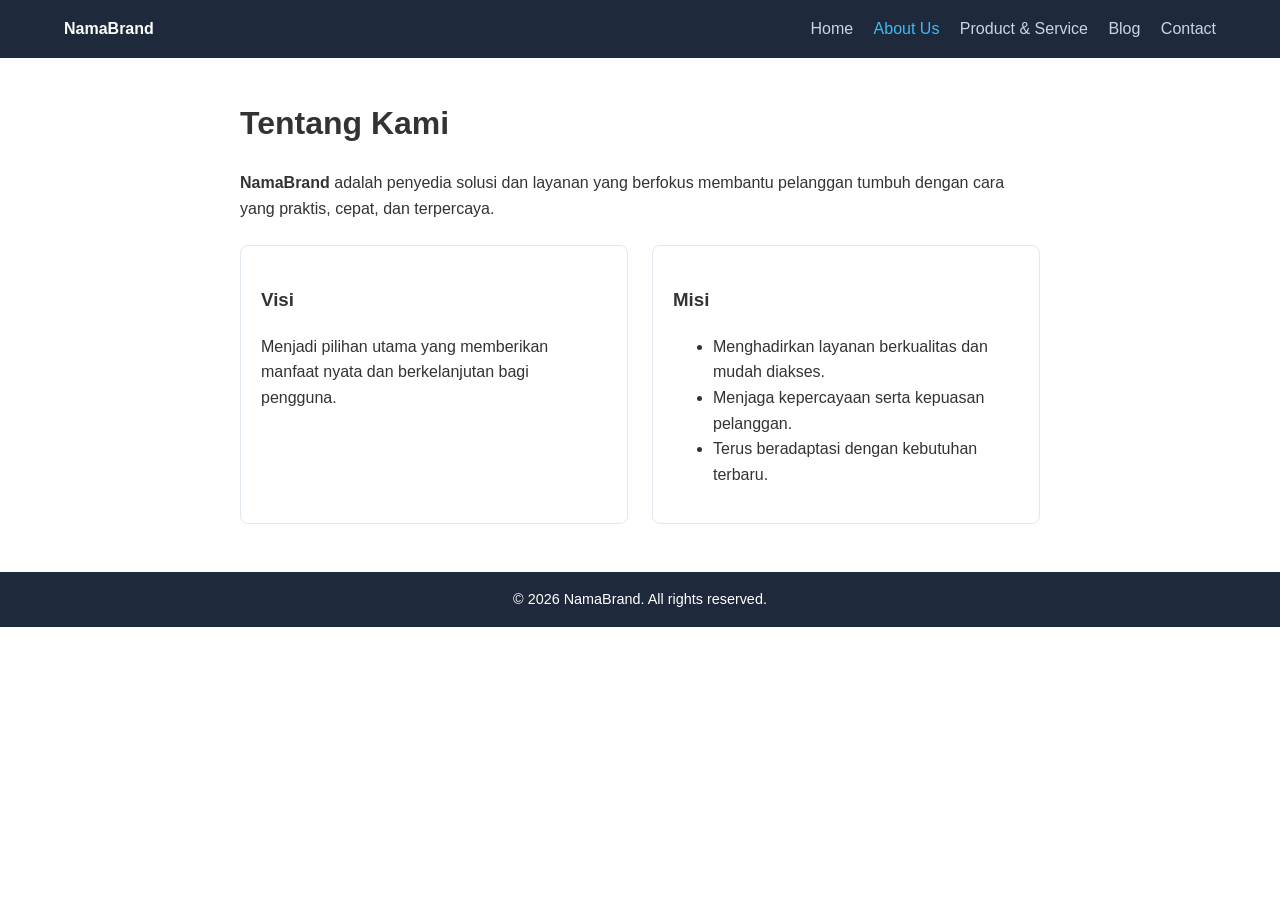
==== about-us.html @ ecaa7d6f "Update about-us.html" ====
<!DOCTYPE html>
<html lang="id">
<head>
    <meta charset="UTF-8">
    <meta name="viewport" content="width=device-width, initial-scale=1.0">
    <title>About Us - NamaBrand</title>
    <style>
        body { font-family: Arial, sans-serif; margin: 0; line-height: 1.6; color: #333; }
        header, footer { background: #1e293b; color: #fff; padding: 1rem 5%; }
        header { display: flex; justify-content: space-between; align-items: center; }
        nav a { color: #cbd5e1; text-decoration: none; margin-left: 1rem; }
        nav a.active, nav a:hover { color: #38bdf8; }
        .container { max-width: 800px; margin: 2.5rem auto; padding: 0 1.25rem; }
        .grid { display: grid; grid-template-columns: 1fr 1fr; gap: 1.5rem; margin-top: 1.5rem; }
        .box { border: 1px solid #e2e8f0; border-radius: 8px; padding: 1.25rem; }
        footer { text-align: center; margin-top: 3rem; font-size: 0.9rem; }
        @media (max-width: 600px) { .grid { grid-template-columns: 1fr; } }
    </style>
</head>
<body>

    <header>
        <strong>NamaBrand</strong>
        <nav>
            <a href="index.html">Home</a>
            <a href="about-us.html" class="active">About Us</a>
            <a href="product-and-service.html">Product & Service</a>
            <a href="blog.html">Blog</a>
            <a href="contact.html">Contact</a>
        </nav>
    </header>

    <main class="container">
        <h1>Tentang Kami</h1>
        <p>
            <strong>NamaBrand</strong> adalah penyedia solusi dan layanan yang berfokus membantu pelanggan tumbuh dengan cara yang praktis, cepat, dan terpercaya.
        </p>

        <div class="grid">
            <div class="box">
                <h3>Visi</h3>
                <p>Menjadi pilihan utama yang memberikan manfaat nyata dan berkelanjutan bagi pengguna.</p>
            </div>
            <div class="box">
                <h3>Misi</h3>
                <ul>
                    <li>Menghadirkan layanan berkualitas dan mudah diakses.</li>
                    <li>Menjaga kepercayaan serta kepuasan pelanggan.</li>
                    <li>Terus beradaptasi dengan kebutuhan terbaru.</li>
                </ul>
            </div>
        </div>
    </main>

    <footer>
        &copy; 2026 NamaBrand. All rights reserved.
    </footer>

</body>
</html>
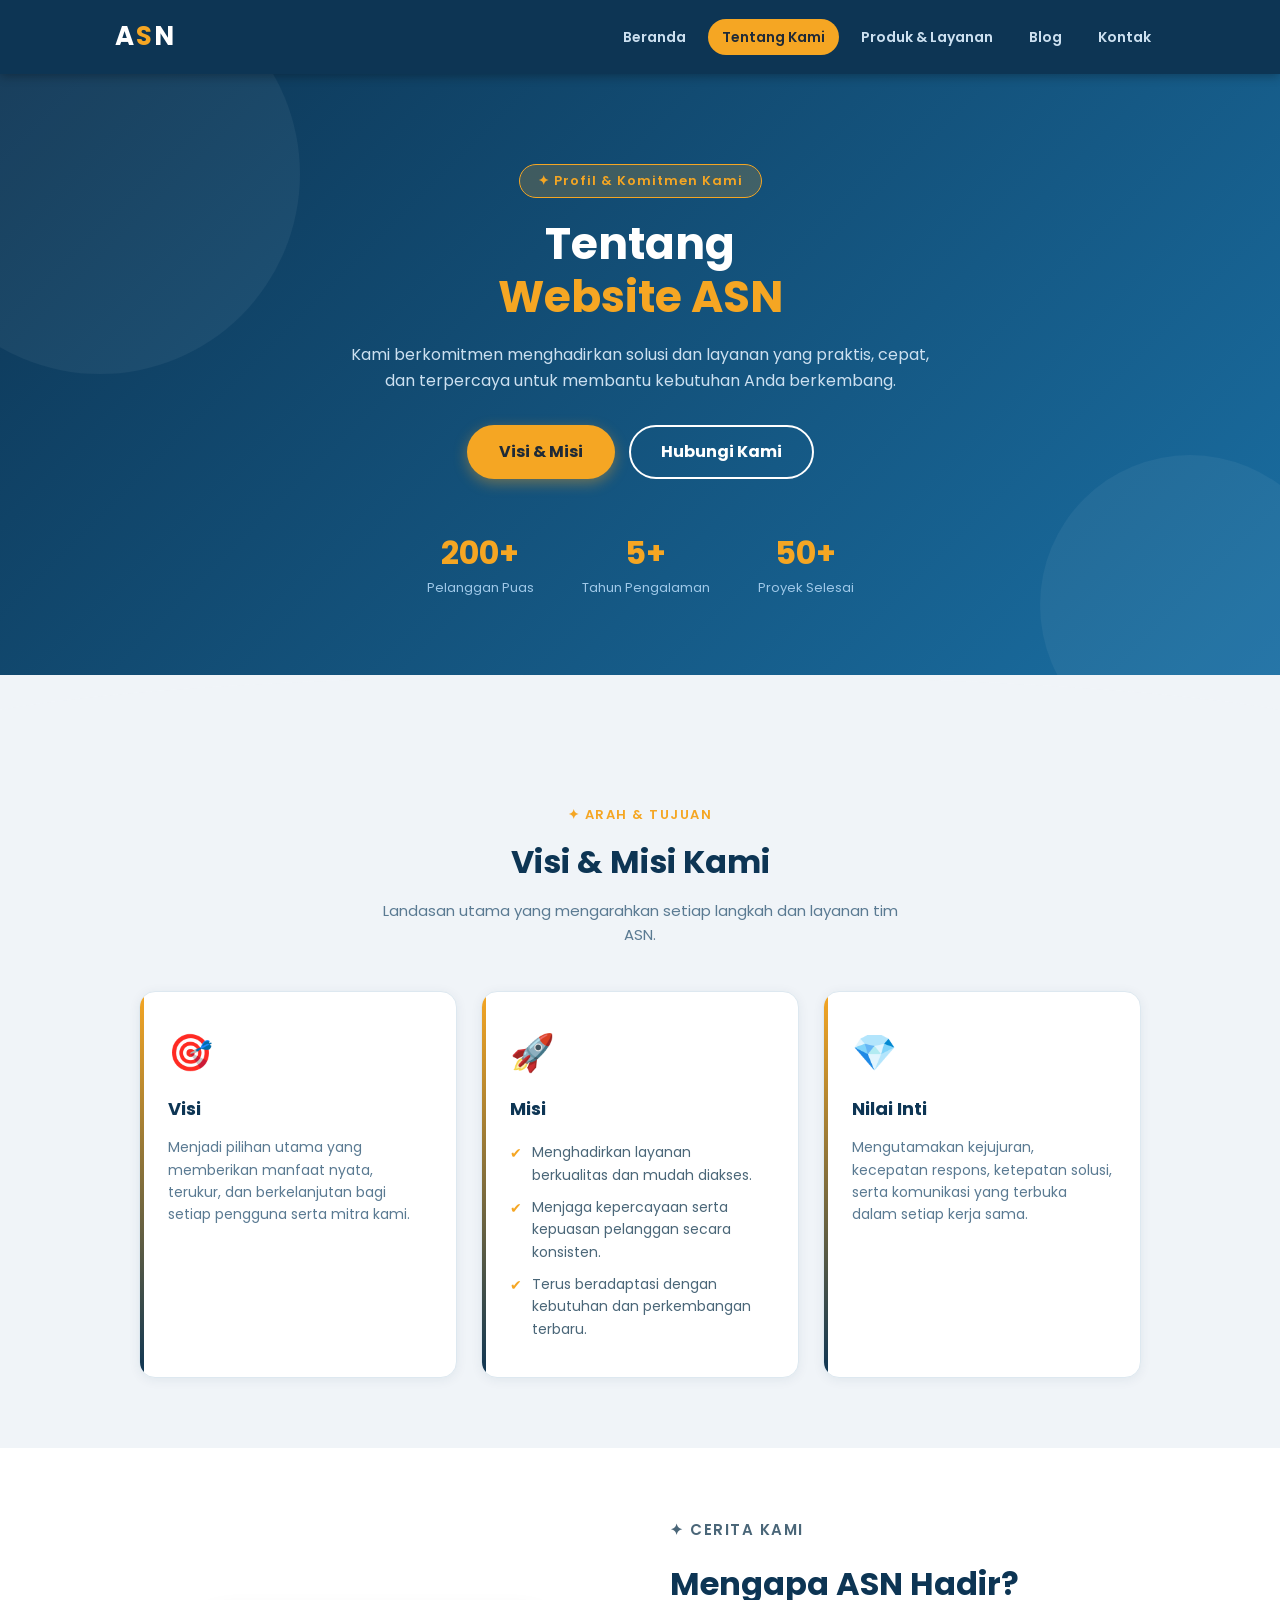
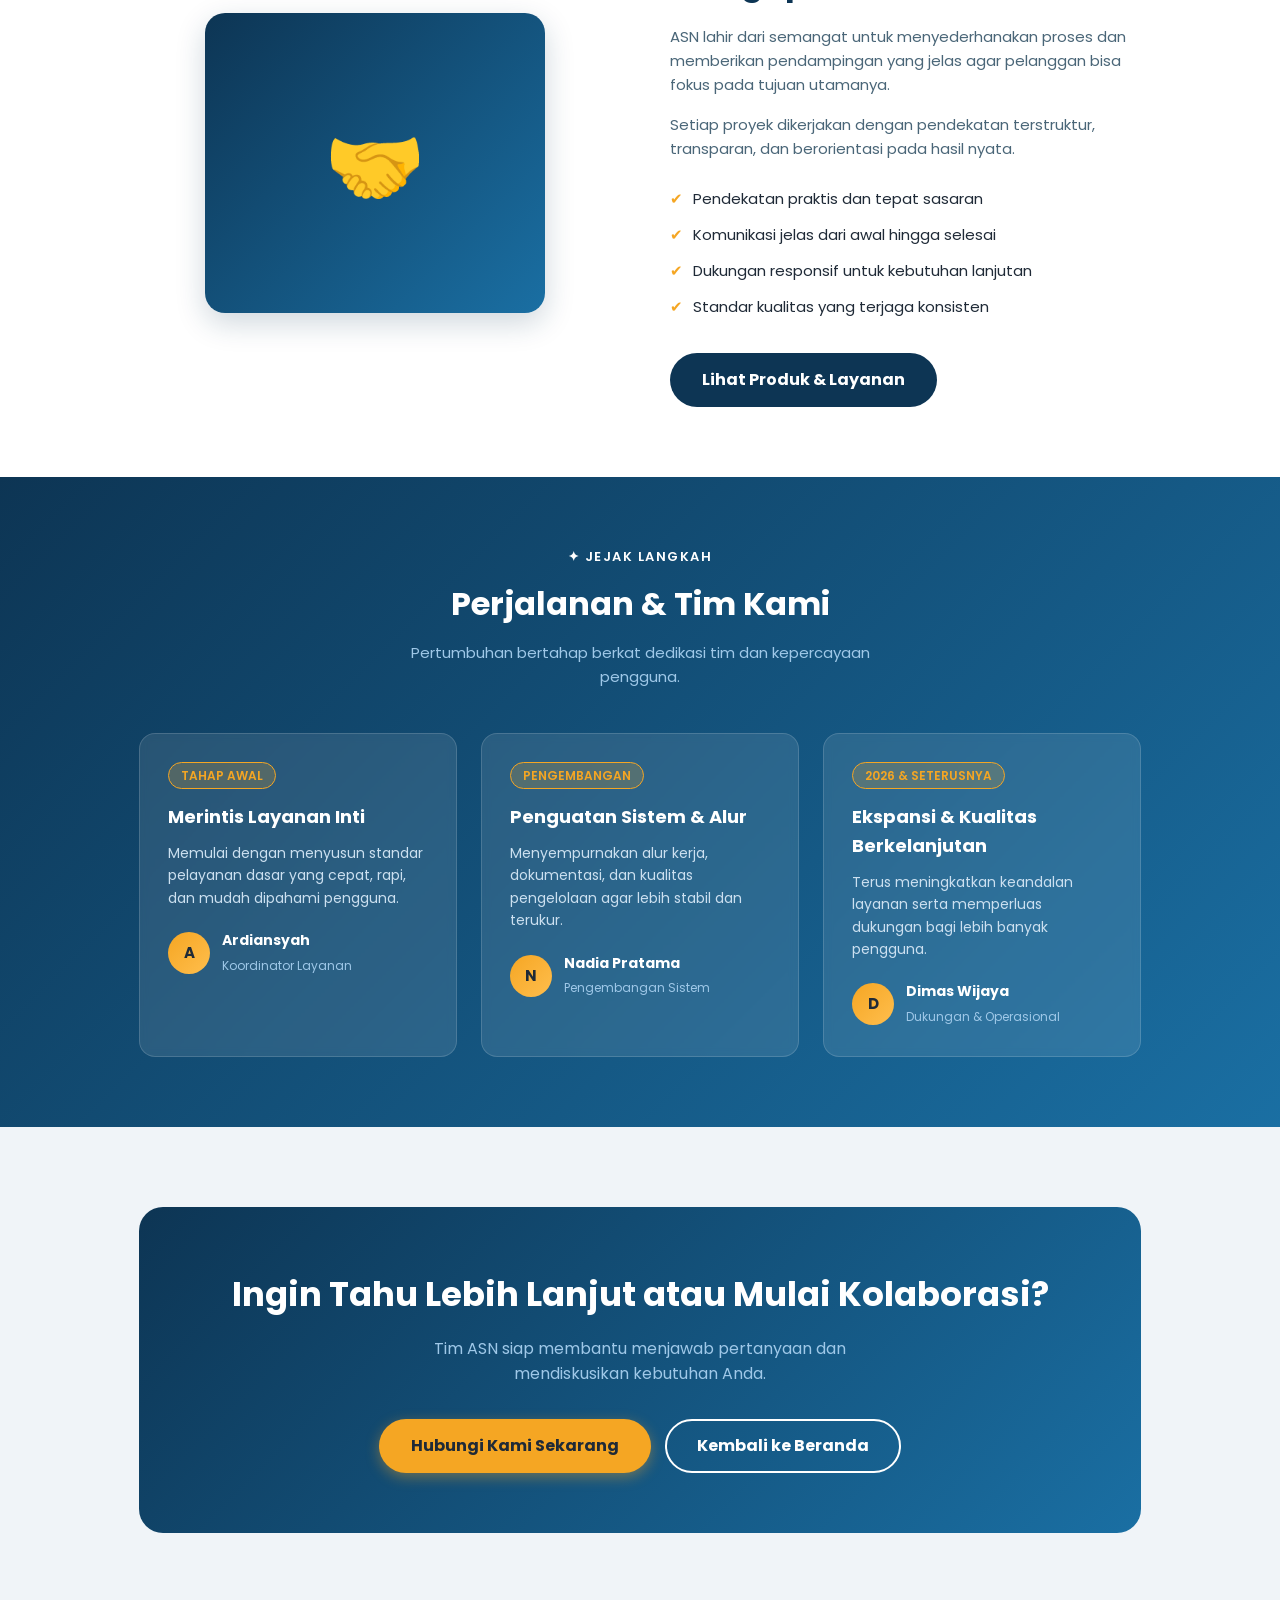
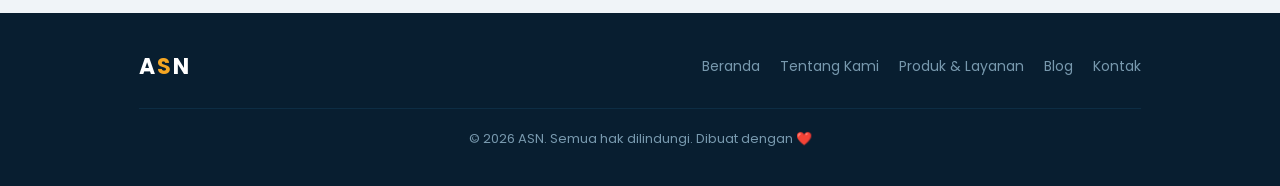
==== commit a5900b8b: "Update admin API controllers, models, routes, and filters" ====
--- a/about-us.html
+++ b/about-us.html
@@ -1,60 +1,910 @@
 <!DOCTYPE html>
 <html lang="id">
+
 <head>
     <meta charset="UTF-8">
     <meta name="viewport" content="width=device-width, initial-scale=1.0">
-    <title>About Us - NamaBrand</title>
+    <title>ASN - Tentang Kami</title>
+
+    <!-- Google Fonts -->
+    <link href="https://fonts.googleapis.com/css2?family=Poppins:wght@400;600;700&display=swap" rel="stylesheet">
+
     <style>
-        body { font-family: Arial, sans-serif; margin: 0; line-height: 1.6; color: #333; }
-        header, footer { background: #1e293b; color: #fff; padding: 1rem 5%; }
-        header { display: flex; justify-content: space-between; align-items: center; }
-        nav a { color: #cbd5e1; text-decoration: none; margin-left: 1rem; }
-        nav a.active, nav a:hover { color: #38bdf8; }
-        .container { max-width: 800px; margin: 2.5rem auto; padding: 0 1.25rem; }
-        .grid { display: grid; grid-template-columns: 1fr 1fr; gap: 1.5rem; margin-top: 1.5rem; }
-        .box { border: 1px solid #e2e8f0; border-radius: 8px; padding: 1.25rem; }
-        footer { text-align: center; margin-top: 3rem; font-size: 0.9rem; }
-        @media (max-width: 600px) { .grid { grid-template-columns: 1fr; } }
+        /* =====================================================
+           PENGATURAN DASAR
+           ===================================================== */
+        * {
+            margin: 0;
+            padding: 0;
+            box-sizing: border-box;
+        }
+
+        html {
+            scroll-behavior: smooth;
+        }
+
+        body {
+            font-family: 'Poppins', Arial, sans-serif;
+            line-height: 1.6;
+            color: #1f2a37;
+            background-color: #f0f4f8;
+        }
+
+        a {
+            text-decoration: none;
+        }
+
+        .container {
+            max-width: 1050px;
+            margin: 0 auto;
+            padding: 0 24px;
+        }
+
+        /* =====================================================
+           NAVBAR
+           ===================================================== */
+        header {
+            background-color: #0d3554;
+            position: sticky;
+            top: 0;
+            z-index: 999;
+            box-shadow: 0 2px 10px rgba(0, 0, 0, 0.3);
+        }
+
+        .navbar {
+            display: flex;
+            justify-content: space-between;
+            align-items: center;
+            padding: 16px 0;
+        }
+
+        .logo {
+            color: #ffffff;
+            font-size: 26px;
+            font-weight: 700;
+            letter-spacing: 2px;
+        }
+
+        .logo span {
+            color: #f5a623;
+        }
+
+        .menu {
+            list-style: none;
+            display: flex;
+            gap: 8px;
+        }
+
+        .menu a {
+            color: #cce0f0;
+            padding: 8px 14px;
+            border-radius: 20px;
+            font-size: 14px;
+            font-weight: 600;
+            transition: background 0.25s, color 0.25s;
+        }
+
+        .menu a:hover,
+        .menu a.aktif {
+            background-color: #f5a623;
+            color: #1f2a37;
+        }
+
+        /* Tombol hamburger - hanya muncul di HP */
+        .hamburger {
+            display: none;
+            flex-direction: column;
+            gap: 5px;
+            cursor: pointer;
+            background: none;
+            border: none;
+        }
+
+        .hamburger span {
+            display: block;
+            width: 26px;
+            height: 3px;
+            background: #fff;
+            border-radius: 3px;
+            transition: transform 0.3s;
+        }
+
+        /* =====================================================
+           HERO
+           ===================================================== */
+        .hero {
+            background: linear-gradient(135deg, #0d3554 0%, #1a6fa3 100%);
+            color: #ffffff;
+            text-align: center;
+            padding: 90px 0 76px;
+            position: relative;
+            overflow: hidden;
+        }
+
+        .hero::before,
+        .hero::after {
+            content: '';
+            position: absolute;
+            border-radius: 50%;
+            background: rgba(255, 255, 255, 0.05);
+        }
+
+        .hero::before {
+            width: 400px;
+            height: 400px;
+            top: -100px;
+            left: -100px;
+        }
+
+        .hero::after {
+            width: 300px;
+            height: 300px;
+            bottom: -80px;
+            right: -60px;
+        }
+
+        .hero-badge {
+            display: inline-block;
+            background: rgba(245, 166, 35, 0.2);
+            border: 1px solid #f5a623;
+            color: #f5a623;
+            font-size: 13px;
+            font-weight: 600;
+            letter-spacing: 1px;
+            padding: 6px 18px;
+            border-radius: 20px;
+            margin-bottom: 20px;
+        }
+
+        .hero h1 {
+            font-size: 44px;
+            font-weight: 700;
+            margin-bottom: 18px;
+            line-height: 1.2;
+        }
+
+        .hero h1 span {
+            color: #f5a623;
+        }
+
+        .hero p {
+            max-width: 600px;
+            margin: 0 auto 32px;
+            color: #cce0f0;
+            font-size: 16px;
+        }
+
+        .hero-tombol {
+            display: flex;
+            gap: 14px;
+            justify-content: center;
+            flex-wrap: wrap;
+        }
+
+        .tombol {
+            display: inline-block;
+            background-color: #f5a623;
+            color: #1f2a37;
+            font-weight: 700;
+            padding: 14px 32px;
+            border-radius: 30px;
+            transition: background 0.25s, transform 0.2s, box-shadow 0.25s;
+            box-shadow: 0 4px 14px rgba(245, 166, 35, 0.4);
+        }
+
+        .tombol:hover {
+            background-color: #ffbe4d;
+            transform: translateY(-2px);
+            box-shadow: 0 6px 20px rgba(245, 166, 35, 0.5);
+        }
+
+        .tombol-outline {
+            display: inline-block;
+            border: 2px solid #ffffff;
+            color: #ffffff;
+            font-weight: 700;
+            padding: 12px 30px;
+            border-radius: 30px;
+            transition: background 0.25s, color 0.25s, transform 0.2s;
+        }
+
+        .tombol-outline:hover {
+            background: #ffffff;
+            color: #0d3554;
+            transform: translateY(-2px);
+        }
+
+        .hero-stats {
+            display: flex;
+            justify-content: center;
+            gap: 48px;
+            margin-top: 48px;
+            flex-wrap: wrap;
+        }
+
+        .stat-item {
+            text-align: center;
+        }
+
+        .stat-angka {
+            font-size: 32px;
+            font-weight: 700;
+            color: #f5a623;
+        }
+
+        .stat-label {
+            font-size: 13px;
+            color: #9fc8e8;
+        }
+
+        .divider {
+            width: 100%;
+            height: 60px;
+            background: #f0f4f8;
+            clip-path: ellipse(55% 100% at 50% 100%);
+        }
+
+        /* =====================================================
+           SECTION UMUM
+           ===================================================== */
+        section {
+            padding: 70px 0;
+        }
+
+        .section-label {
+            text-align: center;
+            font-size: 13px;
+            font-weight: 600;
+            letter-spacing: 1.5px;
+            color: #f5a623;
+            text-transform: uppercase;
+            margin-bottom: 10px;
+        }
+
+        section h2 {
+            text-align: center;
+            font-size: 32px;
+            font-weight: 700;
+            margin-bottom: 12px;
+            color: #0d3554;
+        }
+
+        .section-sub {
+            text-align: center;
+            color: #5a7a92;
+            max-width: 540px;
+            margin: 0 auto 44px;
+            font-size: 15px;
+        }
+
+        /* =====================================================
+           KARTU VISI MISI & NILAI INTI
+           ===================================================== */
+        .kotak-wrapper {
+            display: flex;
+            gap: 24px;
+            flex-wrap: wrap;
+        }
+
+        .kotak {
+            flex: 1;
+            min-width: 240px;
+            background-color: #ffffff;
+            padding: 32px 28px;
+            border-radius: 16px;
+            border: 1px solid #dde8f0;
+            box-shadow: 0 2px 12px rgba(13, 53, 84, 0.07);
+            transition: transform 0.25s, box-shadow 0.25s;
+            position: relative;
+            overflow: hidden;
+        }
+
+        .kotak::before {
+            content: '';
+            position: absolute;
+            top: 0;
+            left: 0;
+            width: 4px;
+            height: 100%;
+            background: linear-gradient(to bottom, #f5a623, #0d3554);
+            border-radius: 4px 0 0 4px;
+        }
+
+        .kotak:hover {
+            transform: translateY(-6px);
+            box-shadow: 0 12px 30px rgba(13, 53, 84, 0.14);
+        }
+
+        .kotak-ikon {
+            font-size: 36px;
+            margin-bottom: 14px;
+            display: block;
+        }
+
+        .kotak h3 {
+            margin-bottom: 12px;
+            color: #0d3554;
+            font-size: 18px;
+            font-weight: 700;
+        }
+
+        .kotak p {
+            color: #5a7a92;
+            font-size: 14px;
+        }
+
+        .daftar-misi {
+            list-style: none;
+            margin-top: 8px;
+        }
+
+        .daftar-misi li {
+            padding: 5px 0;
+            color: #4a6678;
+            font-size: 14px;
+            display: flex;
+            align-items: flex-start;
+            gap: 10px;
+        }
+
+        .daftar-misi li::before {
+            content: '✔';
+            color: #f5a623;
+            font-size: 14px;
+            flex-shrink: 0;
+            margin-top: 1px;
+        }
+
+        /* =====================================================
+           BAGIAN PROFIL & TIM (2 kolom)
+           ===================================================== */
+        .profil-wrapper {
+            display: flex;
+            align-items: center;
+            gap: 60px;
+            flex-wrap: wrap;
+        }
+
+        .profil-gambar {
+            flex: 1;
+            min-width: 260px;
+            text-align: center;
+        }
+
+        .gambar-placeholder {
+            width: 100%;
+            max-width: 340px;
+            height: 300px;
+            background: linear-gradient(135deg, #0d3554, #1a6fa3);
+            border-radius: 20px;
+            display: inline-flex;
+            align-items: center;
+            justify-content: center;
+            font-size: 80px;
+            box-shadow: 0 10px 30px rgba(13, 53, 84, 0.2);
+        }
+
+        .profil-teks {
+            flex: 1;
+            min-width: 260px;
+        }
+
+        .profil-teks p {
+            color: #4a6678;
+            margin-bottom: 16px;
+            font-size: 15px;
+        }
+
+        .ceklis {
+            list-style: none;
+            margin: 20px 0 28px;
+        }
+
+        .ceklis li {
+            padding: 6px 0;
+            color: #1f2a37;
+            font-size: 15px;
+            display: flex;
+            align-items: center;
+            gap: 10px;
+        }
+
+        .ceklis li::before {
+            content: '✔';
+            color: #f5a623;
+            font-size: 15px;
+            flex-shrink: 0;
+        }
+
+        /* =====================================================
+           BAGIAN PERJALANAN / TIM (tema gradien gelap)
+           ===================================================== */
+        .perjalanan-bg {
+            background: linear-gradient(135deg, #0d3554 0%, #1a6fa3 100%);
+        }
+
+        .perjalanan-bg h2,
+        .perjalanan-bg .section-label {
+            color: #fff;
+        }
+
+        .perjalanan-bg .section-sub {
+            color: #9fc8e8;
+        }
+
+        .perjalanan-wrapper {
+            display: flex;
+            gap: 24px;
+            flex-wrap: wrap;
+        }
+
+        .perjalanan-kotak {
+            flex: 1;
+            min-width: 240px;
+            background: rgba(255, 255, 255, 0.1);
+            border: 1px solid rgba(255, 255, 255, 0.15);
+            border-radius: 16px;
+            padding: 28px;
+            backdrop-filter: blur(4px);
+        }
+
+        .badge-tahun {
+            display: inline-block;
+            background: rgba(245, 166, 35, 0.2);
+            border: 1px solid #f5a623;
+            color: #f5a623;
+            font-size: 12px;
+            font-weight: 600;
+            padding: 3px 12px;
+            border-radius: 20px;
+            margin-bottom: 14px;
+        }
+
+        .perjalanan-kotak h3 {
+            color: #ffffff;
+            font-size: 18px;
+            font-weight: 700;
+            margin-bottom: 10px;
+        }
+
+        .perjalanan-kotak p {
+            color: #cce0f0;
+            font-size: 14px;
+            margin-bottom: 20px;
+        }
+
+        .perjalanan-penulis {
+            display: flex;
+            align-items: center;
+            gap: 12px;
+        }
+
+        .avatar {
+            width: 42px;
+            height: 42px;
+            border-radius: 50%;
+            background: linear-gradient(135deg, #f5a623, #ffbe4d);
+            display: flex;
+            align-items: center;
+            justify-content: center;
+            font-weight: 700;
+            color: #1f2a37;
+            font-size: 15px;
+            flex-shrink: 0;
+        }
+
+        .nama-teks strong {
+            display: block;
+            color: #fff;
+            font-size: 14px;
+        }
+
+        .nama-teks span {
+            color: #9fc8e8;
+            font-size: 12px;
+        }
+
+        /* =====================================================
+           CTA (ajakan)
+           ===================================================== */
+        .cta {
+            text-align: center;
+            padding: 80px 0;
+        }
+
+        .cta-kotak {
+            background: linear-gradient(135deg, #0d3554 0%, #1a6fa3 100%);
+            border-radius: 24px;
+            padding: 60px 40px;
+            color: #fff;
+        }
+
+        .cta-kotak h2 {
+            color: #fff;
+            font-size: 34px;
+            margin-bottom: 14px;
+        }
+
+        .cta-kotak p {
+            color: #9fc8e8;
+            max-width: 500px;
+            margin: 0 auto 32px;
+        }
+
+        /* =====================================================
+           FOOTER
+           ===================================================== */
+        footer {
+            background-color: #081e30;
+            color: #7899ae;
+            padding: 36px 0;
+        }
+
+        .footer-isi {
+            display: flex;
+            justify-content: space-between;
+            align-items: center;
+            flex-wrap: wrap;
+            gap: 16px;
+        }
+
+        .footer-logo {
+            font-size: 22px;
+            font-weight: 700;
+            color: #fff;
+            letter-spacing: 2px;
+        }
+
+        .footer-logo span {
+            color: #f5a623;
+        }
+
+        .footer-menu {
+            list-style: none;
+            display: flex;
+            gap: 20px;
+            flex-wrap: wrap;
+        }
+
+        .footer-menu a {
+            color: #7899ae;
+            font-size: 14px;
+            transition: color 0.2s;
+        }
+
+        .footer-menu a:hover {
+            color: #f5a623;
+        }
+
+        .footer-copy {
+            text-align: center;
+            margin-top: 24px;
+            padding-top: 20px;
+            border-top: 1px solid #0d2d44;
+            font-size: 13px;
+        }
+
+        /* =====================================================
+           ANIMASI MASUK (sederhana)
+           ===================================================== */
+        .fade-in {
+            opacity: 0;
+            transform: translateY(28px);
+            transition: opacity 0.6s ease, transform 0.6s ease;
+        }
+
+        .fade-in.muncul {
+            opacity: 1;
+            transform: translateY(0);
+        }
+
+        .fade-in:nth-child(2) {
+            transition-delay: 0.1s;
+        }
+
+        .fade-in:nth-child(3) {
+            transition-delay: 0.2s;
+        }
+
+        /* =====================================================
+           TAMPILAN HP
+           ===================================================== */
+        @media (max-width: 640px) {
+            .hamburger {
+                display: flex;
+            }
+
+            .menu {
+                display: none;
+                flex-direction: column;
+                width: 100%;
+                padding: 10px 0;
+            }
+
+            .menu.buka {
+                display: flex;
+            }
+
+            .menu a {
+                padding: 10px 16px;
+                border-radius: 8px;
+            }
+
+            .navbar {
+                flex-wrap: wrap;
+                gap: 8px;
+            }
+
+            .hero {
+                padding: 70px 0 60px;
+            }
+
+            .hero h1 {
+                font-size: 30px;
+            }
+
+            .hero-stats {
+                gap: 28px;
+            }
+
+            section h2 {
+                font-size: 26px;
+            }
+
+            .cta-kotak h2 {
+                font-size: 24px;
+            }
+
+            .cta-kotak {
+                padding: 40px 20px;
+            }
+
+            .footer-isi {
+                flex-direction: column;
+                text-align: center;
+            }
+        }
     </style>
 </head>
+
 <body>
 
+    <!-- ============================================================
+       HEADER / NAVBAR
+       ============================================================ -->
     <header>
-        <strong>NamaBrand</strong>
-        <nav>
-            <a href="index.html">Home</a>
-            <a href="about-us.html" class="active">About Us</a>
-            <a href="product-and-service.html">Product & Service</a>
-            <a href="blog.html">Blog</a>
-            <a href="contact.html">Contact</a>
-        </nav>
+        <div class="container navbar">
+            <div class="logo">A<span>S</span>N</div>
+
+            <button class="hamburger" id="hamburger" aria-label="Buka menu">
+                <span></span>
+                <span></span>
+                <span></span>
+            </button>
+
+            <ul class="menu" id="menu">
+                <li><a href="index.html">Beranda</a></li>
+                <li><a href="about-us.html" class="aktif">Tentang Kami</a></li>
+                <li><a href="product-and-service.html">Produk &amp; Layanan</a></li>
+                <li><a href="blog.html">Blog</a></li>
+                <li><a href="contact.html">Kontak</a></li>
+            </ul>
+        </div>
     </header>
 
-    <main class="container">
-        <h1>Tentang Kami</h1>
-        <p>
-            <strong>NamaBrand</strong> adalah penyedia solusi dan layanan yang berfokus membantu pelanggan tumbuh dengan cara yang praktis, cepat, dan terpercaya.
-        </p>
-
-        <div class="grid">
-            <div class="box">
-                <h3>Visi</h3>
-                <p>Menjadi pilihan utama yang memberikan manfaat nyata dan berkelanjutan bagi pengguna.</p>
+    <!-- ============================================================
+       HERO
+       ============================================================ -->
+    <div class="hero">
+        <div class="container">
+            <div class="hero-badge">✦ Profil &amp; Komitmen Kami</div>
+            <h1>Tentang<br><span>Website ASN</span></h1>
+            <p>Kami berkomitmen menghadirkan solusi dan layanan yang praktis, cepat, dan terpercaya untuk membantu kebutuhan Anda berkembang.</p>
+            <div class="hero-tombol">
+                <a href="#visi-misi" class="tombol">Visi &amp; Misi</a>
+                <a href="contact.html" class="tombol-outline">Hubungi Kami</a>
             </div>
-            <div class="box">
-                <h3>Misi</h3>
-                <ul>
-                    <li>Menghadirkan layanan berkualitas dan mudah diakses.</li>
-                    <li>Menjaga kepercayaan serta kepuasan pelanggan.</li>
-                    <li>Terus beradaptasi dengan kebutuhan terbaru.</li>
+
+            <div class="hero-stats">
+                <div class="stat-item">
+                    <div class="stat-angka">200+</div>
+                    <div class="stat-label">Pelanggan Puas</div>
+                </div>
+                <div class="stat-item">
+                    <div class="stat-angka">5+</div>
+                    <div class="stat-label">Tahun Pengalaman</div>
+                </div>
+                <div class="stat-item">
+                    <div class="stat-angka">50+</div>
+                    <div class="stat-label">Proyek Selesai</div>
+                </div>
+            </div>
+        </div>
+    </div>
+    <div class="divider"></div>
+
+    <!-- ============================================================
+       VISI & MISI
+       ============================================================ -->
+    <section id="visi-misi">
+        <div class="container">
+            <p class="section-label">✦ Arah &amp; Tujuan</p>
+            <h2>Visi &amp; Misi Kami</h2>
+            <p class="section-sub">Landasan utama yang mengarahkan setiap langkah dan layanan tim ASN.</p>
+
+            <div class="kotak-wrapper">
+                <div class="kotak fade-in">
+                    <span class="kotak-ikon">🎯</span>
+                    <h3>Visi</h3>
+                    <p>Menjadi pilihan utama yang memberikan manfaat nyata, terukur, dan berkelanjutan bagi setiap pengguna serta mitra kami.</p>
+                </div>
+
+                <div class="kotak fade-in">
+                    <span class="kotak-ikon">🚀</span>
+                    <h3>Misi</h3>
+                    <ul class="daftar-misi">
+                        <li>Menghadirkan layanan berkualitas dan mudah diakses.</li>
+                        <li>Menjaga kepercayaan serta kepuasan pelanggan secara konsisten.</li>
+                        <li>Terus beradaptasi dengan kebutuhan dan perkembangan terbaru.</li>
+                    </ul>
+                </div>
+
+                <div class="kotak fade-in">
+                    <span class="kotak-ikon">💎</span>
+                    <h3>Nilai Inti</h3>
+                    <p>Mengutamakan kejujuran, kecepatan respons, ketepatan solusi, serta komunikasi yang terbuka dalam setiap kerja sama.</p>
+                </div>
+            </div>
+        </div>
+    </section>
+
+    <!-- ============================================================
+       PROFIL SINGKAT (2 kolom)
+       ============================================================ -->
+    <section style="background: #fff;">
+        <div class="container">
+            <div class="profil-wrapper">
+
+                <div class="profil-gambar fade-in">
+                    <div class="gambar-placeholder">🤝</div>
+                </div>
+
+                <div class="profil-teks fade-in">
+                    <p class="section-label" style="text-align:left;">✦ Cerita Kami</p>
+                    <h2 style="text-align:left; margin-bottom:16px;">Mengapa ASN Hadir?</h2>
+                    <p>ASN lahir dari semangat untuk menyederhanakan proses dan memberikan pendampingan yang jelas agar pelanggan bisa fokus pada tujuan utamanya.</p>
+                    <p>Setiap proyek dikerjakan dengan pendekatan terstruktur, transparan, dan berorientasi pada hasil nyata.</p>
+
+                    <ul class="ceklis">
+                        <li>Pendekatan praktis dan tepat sasaran</li>
+                        <li>Komunikasi jelas dari awal hingga selesai</li>
+                        <li>Dukungan responsif untuk kebutuhan lanjutan</li>
+                        <li>Standar kualitas yang terjaga konsisten</li>
+                    </ul>
+
+                    <a href="product-and-service.html" class="tombol" style="background:#0d3554; color:#fff; box-shadow:none;">
+                        Lihat Produk &amp; Layanan
+                    </a>
+                </div>
+
+            </div>
+        </div>
+    </section>
+
+    <!-- ============================================================
+       PERJALANAN & PERAN TIM
+       ============================================================ -->
+    <section class="perjalanan-bg">
+        <div class="container">
+            <p class="section-label">✦ Jejak Langkah</p>
+            <h2>Perjalanan &amp; Tim Kami</h2>
+            <p class="section-sub">Pertumbuhan bertahap berkat dedikasi tim dan kepercayaan pengguna.</p>
+
+            <div class="perjalanan-wrapper">
+                <div class="perjalanan-kotak fade-in">
+                    <span class="badge-tahun">TAHAP AWAL</span>
+                    <h3>Merintis Layanan Inti</h3>
+                    <p>Memulai dengan menyusun standar pelayanan dasar yang cepat, rapi, dan mudah dipahami pengguna.</p>
+                    <div class="perjalanan-penulis">
+                        <div class="avatar">A</div>
+                        <div class="nama-teks">
+                            <strong>Ardiansyah</strong>
+                            <span>Koordinator Layanan</span>
+                        </div>
+                    </div>
+                </div>
+
+                <div class="perjalanan-kotak fade-in">
+                    <span class="badge-tahun">PENGEMBANGAN</span>
+                    <h3>Penguatan Sistem &amp; Alur</h3>
+                    <p>Menyempurnakan alur kerja, dokumentasi, dan kualitas pengelolaan agar lebih stabil dan terukur.</p>
+                    <div class="perjalanan-penulis">
+                        <div class="avatar">N</div>
+                        <div class="nama-teks">
+                            <strong>Nadia Pratama</strong>
+                            <span>Pengembangan Sistem</span>
+                        </div>
+                    </div>
+                </div>
+
+                <div class="perjalanan-kotak fade-in">
+                    <span class="badge-tahun">2026 &amp; SETERUSNYA</span>
+                    <h3>Ekspansi &amp; Kualitas Berkelanjutan</h3>
+                    <p>Terus meningkatkan keandalan layanan serta memperluas dukungan bagi lebih banyak pengguna.</p>
+                    <div class="perjalanan-penulis">
+                        <div class="avatar">D</div>
+                        <div class="nama-teks">
+                            <strong>Dimas Wijaya</strong>
+                            <span>Dukungan &amp; Operasional</span>
+                        </div>
+                    </div>
+                </div>
+            </div>
+        </div>
+    </section>
+
+    <!-- ============================================================
+       CTA (Call to Action)
+       ============================================================ -->
+    <section class="cta">
+        <div class="container">
+            <div class="cta-kotak fade-in">
+                <h2>Ingin Tahu Lebih Lanjut atau Mulai Kolaborasi?</h2>
+                <p>Tim ASN siap membantu menjawab pertanyaan dan mendiskusikan kebutuhan Anda.</p>
+                <div class="hero-tombol">
+                    <a href="contact.html" class="tombol">Hubungi Kami Sekarang</a>
+                    <a href="index.html" class="tombol-outline">Kembali ke Beranda</a>
+                </div>
+            </div>
+        </div>
+    </section>
+
+    <!-- ============================================================
+       FOOTER
+       ============================================================ -->
+    <footer>
+        <div class="container">
+            <div class="footer-isi">
+                <div class="footer-logo">A<span>S</span>N</div>
+                <ul class="footer-menu">
+                    <li><a href="index.html">Beranda</a></li>
+                    <li><a href="about-us.html">Tentang Kami</a></li>
+                    <li><a href="product-and-service.html">Produk &amp; Layanan</a></li>
+                    <li><a href="blog.html">Blog</a></li>
+                    <li><a href="contact.html">Kontak</a></li>
                 </ul>
             </div>
+            <div class="footer-copy">
+                <p>&copy; 2026 ASN. Semua hak dilindungi. Dibuat dengan ❤️</p>
+            </div>
         </div>
-    </main>
-
-    <footer>
-        &copy; 2026 NamaBrand. All rights reserved.
     </footer>
 
+    <!-- ============================================================
+       JAVASCRIPT SEDERHANA
+       ============================================================ -->
+    <script>
+        const hamburger = document.getElementById('hamburger');
+        const menu = document.getElementById('menu');
+
+        hamburger.addEventListener('click', function () {
+            menu.classList.toggle('buka');
+        });
+
+        const observer = new IntersectionObserver(function (entries) {
+            entries.forEach(function (entry) {
+                if (entry.isIntersecting) {
+                    entry.target.classList.add('muncul');
+                    observer.unobserve(entry.target);
+                }
+            });
+        }, { threshold: 0.15 });
+
+        document.querySelectorAll('.fade-in').forEach(function (el) {
+            observer.observe(el);
+        });
+    </script>
+
 </body>
+
 </html>
